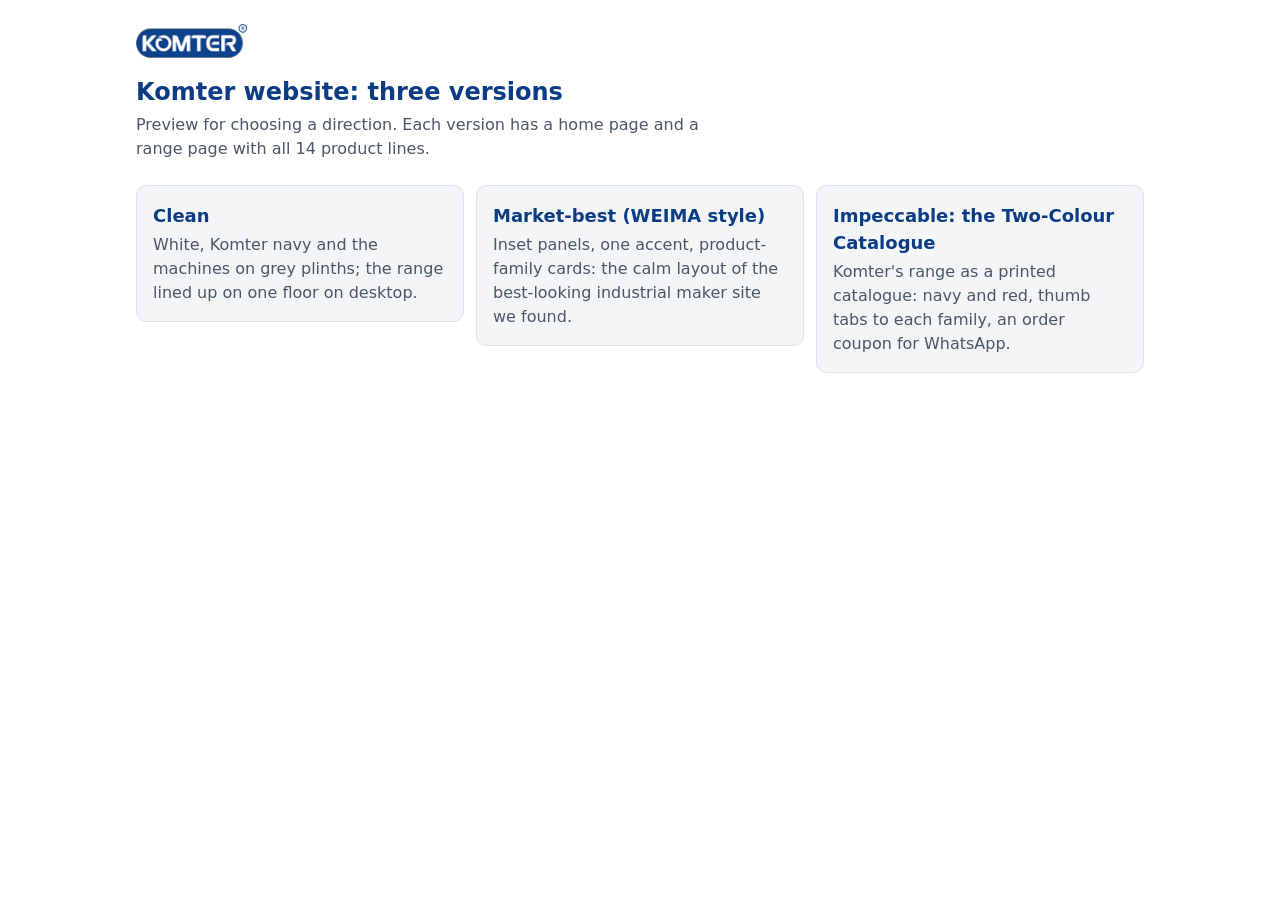
==== index.html @ 1aa9e78d "KOMTER website: clean, market and impeccable versions Three static versions for the client to choose" ====
<!doctype html>
<html lang="en">
<head>
<meta charset="utf-8">
<meta name="viewport" content="width=device-width, initial-scale=1">
<meta name="robots" content="noindex, nofollow">
<title>Komter website: three versions</title>
<meta property="og:type" content="website">
<meta property="og:title" content="Komter website: three versions">
<meta property="og:url" content="https://arun-john-alt.github.io/komter-website/">
<meta property="og:image" content="https://arun-john-alt.github.io/komter-website/assets/og-range.jpg">
<meta property="og:image:width" content="1200">
<meta property="og:image:height" content="630">
<meta property="og:image:alt" content="Komter compressors, small to large, on one floor line">
<meta name="twitter:card" content="summary_large_image">
<link rel="icon" href="assets/favicon-32.png">
<style>
  :root { --navy: #0C3C84; --ink: #14202e; --ink-2: #4a5768; --rule: #dde3ea; --panel: #f3f5f7; }
  * { box-sizing: border-box; }
  body { margin: 0; background: #fff; color: var(--ink); font: 400 16px/1.5 system-ui, -apple-system, "Segoe UI", Roboto, Arial, sans-serif; }
  main { max-width: 1040px; margin: 0 auto; padding: 24px 16px 48px; }
  header img { height: 34px; width: auto; display: block; }
  h1 { font-size: 1.5rem; line-height: 1.2; margin: 20px 0 6px; color: var(--navy); }
  p.lede { margin: 0 0 24px; color: var(--ink-2); max-width: 60ch; }
  ul { list-style: none; margin: 0; padding: 0; display: grid; gap: 12px; }
  @media (min-width: 760px) { ul { grid-template-columns: repeat(3, 1fr); } }
  li a { display: block; min-height: 44px; padding: 16px; border: 1px solid var(--rule); border-radius: 10px; background: var(--panel); color: inherit; text-decoration: none; }
  li a:hover { border-color: var(--navy); }
  li a:focus-visible { outline: 3px solid var(--navy); outline-offset: 2px; }
  li strong { display: block; color: var(--navy); font-size: 1.125rem; margin-bottom: 4px; }
  li span { color: var(--ink-2); }
</style>
</head>
<body>
<main>
  <header><img src="assets/logo-word.png" alt="KOMTER" width="987" height="301"></header>
  <h1>Komter website: three versions</h1>
  <p class="lede">Preview for choosing a direction. Each version has a home page and a range page with all 14 product lines.</p>
  <ul>
    <li><a href="clean/index.html"><strong>Clean</strong><span>White, Komter navy and the machines on grey plinths; the range lined up on one floor on desktop.</span></a></li>
    <li><a href="market/index.html"><strong>Market-best (WEIMA style)</strong><span>Inset panels, one accent, product-family cards: the calm layout of the best-looking industrial maker site we found.</span></a></li>
    <li><a href="impeccable/index.html"><strong>Impeccable: the Two-Colour Catalogue</strong><span>Komter's range as a printed catalogue: navy and red, thumb tabs to each family, an order coupon for WhatsApp.</span></a></li>
  </ul>
</main>
</body>
</html>
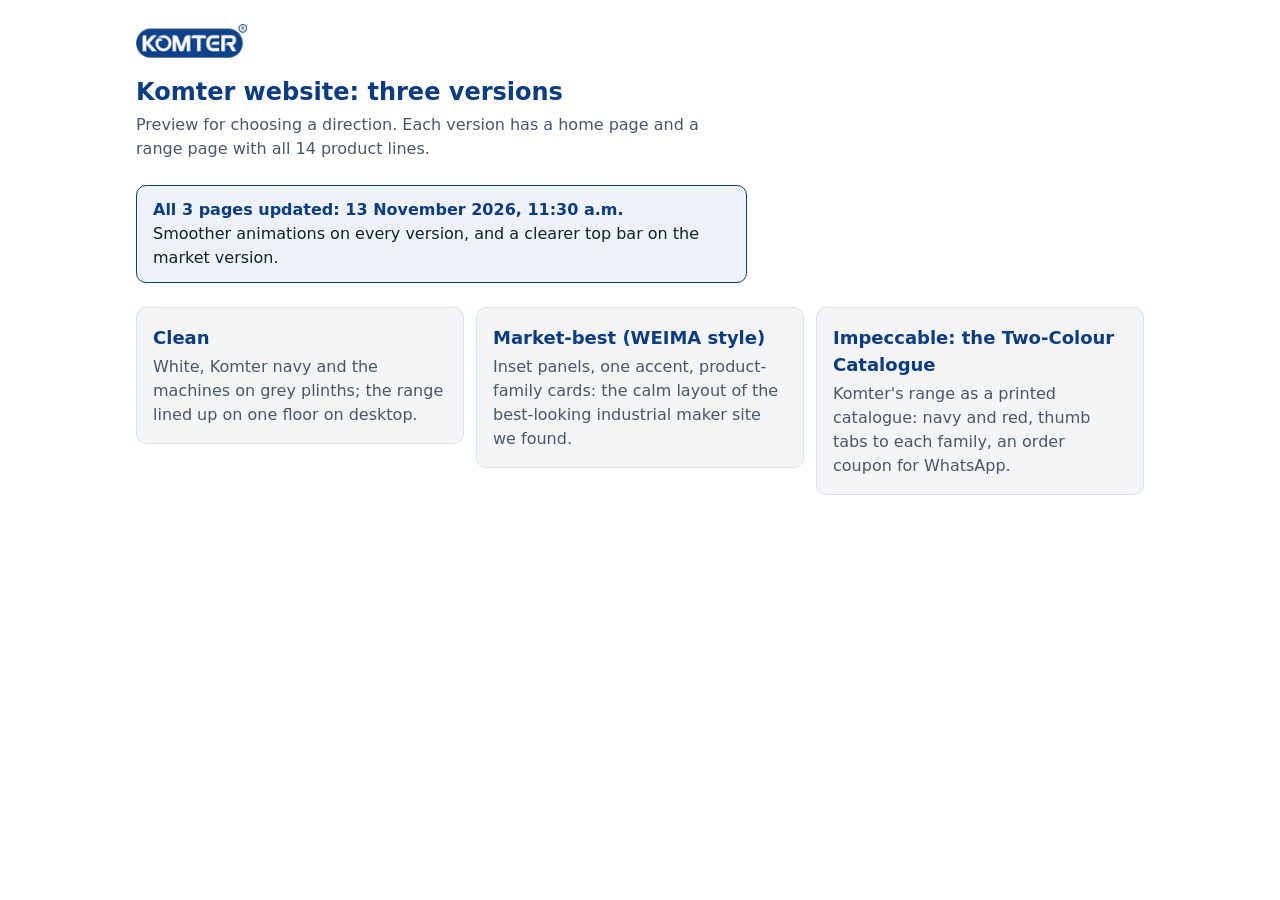
==== commit cb4bc837: "Motion pass on all three versions, clearer top bar on the market version Clean: masked headline reve" ====
--- a/index.html
+++ b/index.html
@@ -22,6 +22,8 @@
   header img { height: 34px; width: auto; display: block; }
   h1 { font-size: 1.5rem; line-height: 1.2; margin: 20px 0 6px; color: var(--navy); }
   p.lede { margin: 0 0 24px; color: var(--ink-2); max-width: 60ch; }
+  .updated { margin: 0 0 24px; padding: 12px 16px; border: 1px solid var(--navy); border-radius: 10px; background: #eef3fb; color: var(--ink); max-width: 60ch; }
+  .updated strong { color: var(--navy); display: block; }
   ul { list-style: none; margin: 0; padding: 0; display: grid; gap: 12px; }
   @media (min-width: 760px) { ul { grid-template-columns: repeat(3, 1fr); } }
   li a { display: block; min-height: 44px; padding: 16px; border: 1px solid var(--rule); border-radius: 10px; background: var(--panel); color: inherit; text-decoration: none; }
@@ -36,6 +38,7 @@
   <header><img src="assets/logo-word.png" alt="KOMTER" width="987" height="301"></header>
   <h1>Komter website: three versions</h1>
   <p class="lede">Preview for choosing a direction. Each version has a home page and a range page with all 14 product lines.</p>
+  <p class="updated"><strong>All 3 pages updated: 13 November 2026, 11:30 a.m.</strong> Smoother animations on every version, and a clearer top bar on the market version.</p>
   <ul>
     <li><a href="clean/index.html"><strong>Clean</strong><span>White, Komter navy and the machines on grey plinths; the range lined up on one floor on desktop.</span></a></li>
     <li><a href="market/index.html"><strong>Market-best (WEIMA style)</strong><span>Inset panels, one accent, product-family cards: the calm layout of the best-looking industrial maker site we found.</span></a></li>
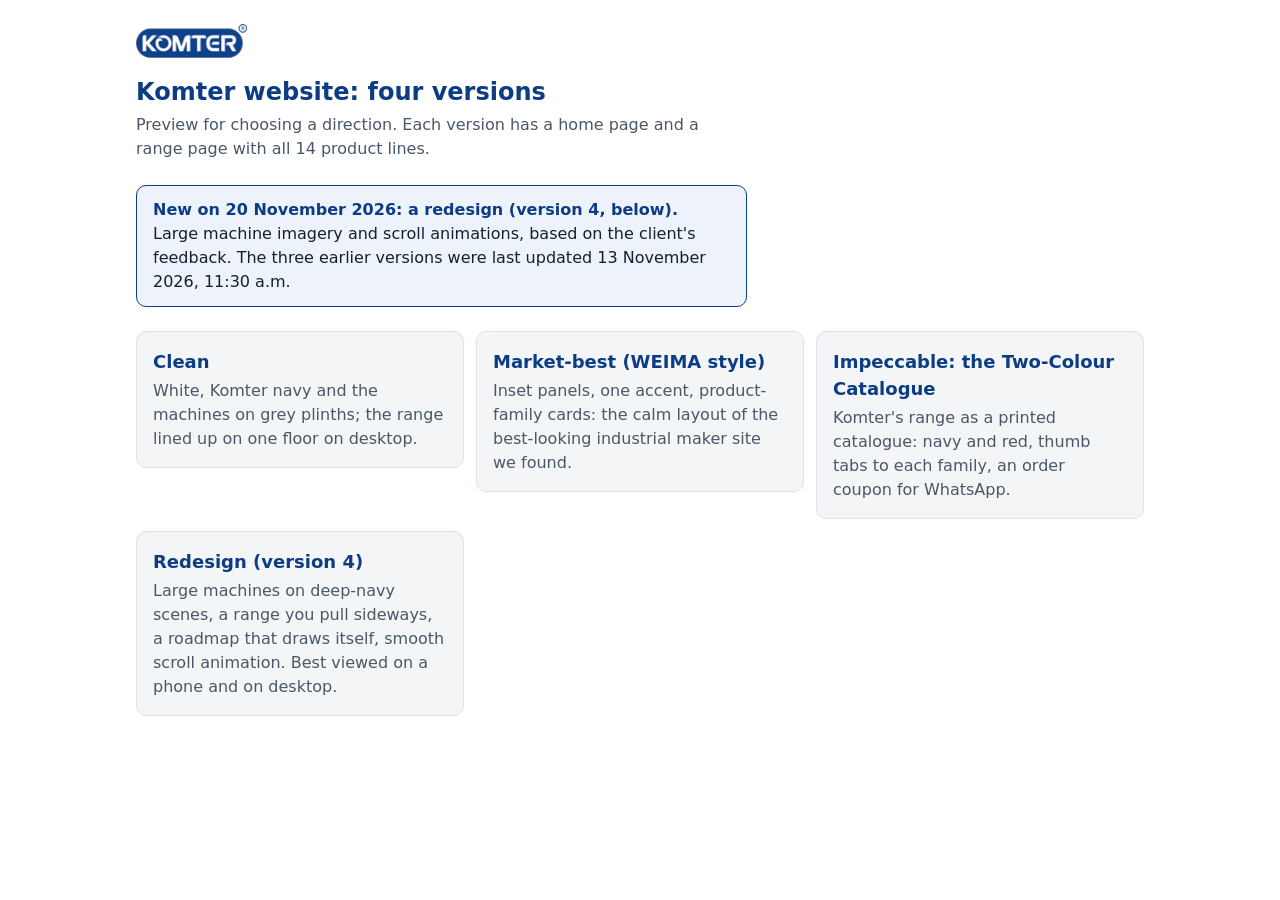
==== commit 71cdd351: "Add the redesign (version 4) under /next/ Large machine imagery on navy scenes, a pinned range track" ====
--- a/index.html
+++ b/index.html
@@ -36,13 +36,14 @@
 <body>
 <main>
   <header><img src="assets/logo-word.png" alt="KOMTER" width="987" height="301"></header>
-  <h1>Komter website: three versions</h1>
+  <h1>Komter website: four versions</h1>
   <p class="lede">Preview for choosing a direction. Each version has a home page and a range page with all 14 product lines.</p>
-  <p class="updated"><strong>All 3 pages updated: 13 November 2026, 11:30 a.m.</strong> Smoother animations on every version, and a clearer top bar on the market version.</p>
+  <p class="updated"><strong>New on 20 November 2026: a redesign (version 4, below).</strong> Large machine imagery and scroll animations, based on the client's feedback. The three earlier versions were last updated 13 November 2026, 11:30 a.m.</p>
   <ul>
     <li><a href="clean/index.html"><strong>Clean</strong><span>White, Komter navy and the machines on grey plinths; the range lined up on one floor on desktop.</span></a></li>
     <li><a href="market/index.html"><strong>Market-best (WEIMA style)</strong><span>Inset panels, one accent, product-family cards: the calm layout of the best-looking industrial maker site we found.</span></a></li>
     <li><a href="impeccable/index.html"><strong>Impeccable: the Two-Colour Catalogue</strong><span>Komter's range as a printed catalogue: navy and red, thumb tabs to each family, an order coupon for WhatsApp.</span></a></li>
+    <li><a href="next/index.html"><strong>Redesign (version 4)</strong><span>Large machines on deep-navy scenes, a range you pull sideways, a roadmap that draws itself, smooth scroll animation. Best viewed on a phone and on desktop.</span></a></li>
   </ul>
 </main>
 </body>
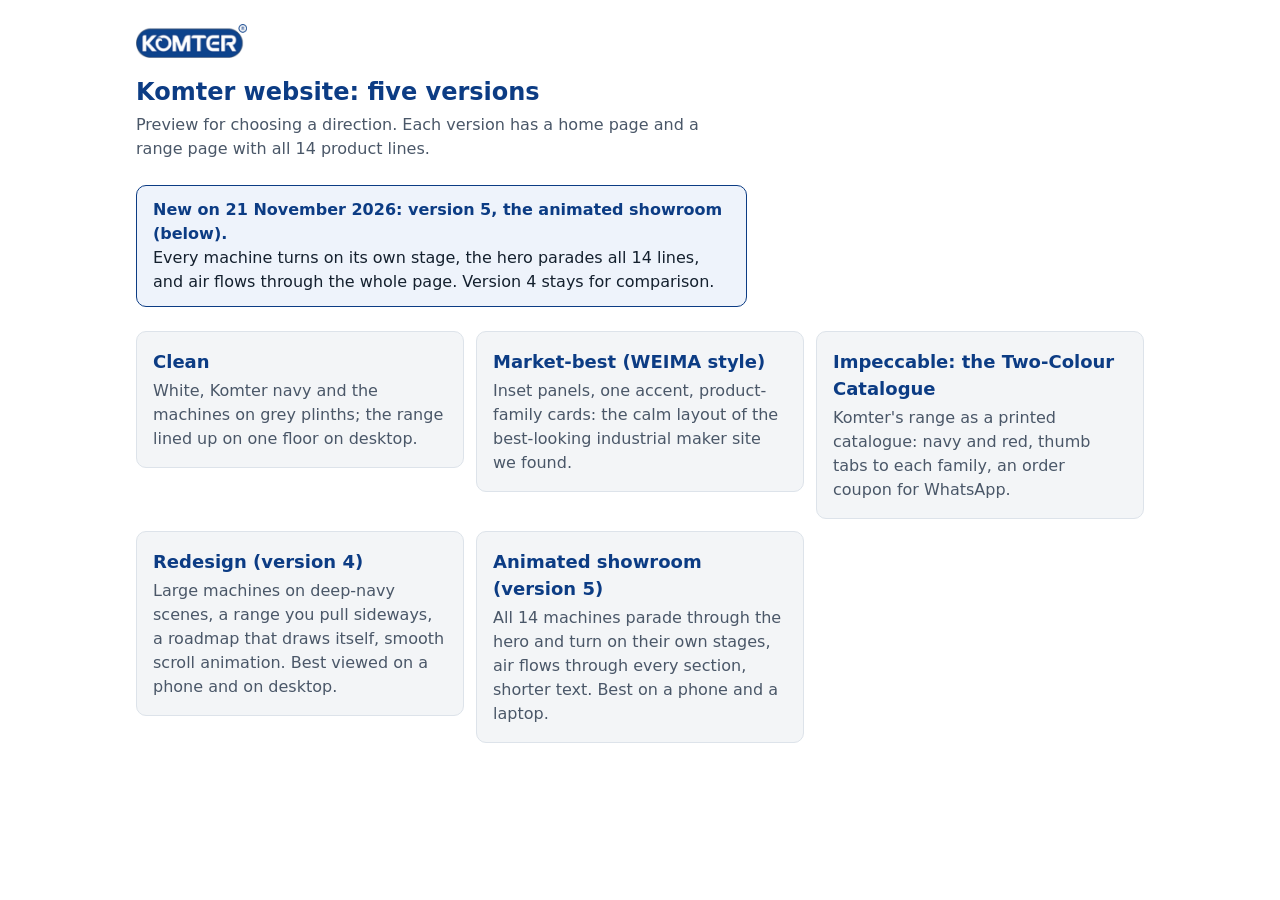
==== commit 37c92374: "Add version 5, the animated showroom, under /v5/ The hero parades all 14 lines one by one on a stati" ====
--- a/index.html
+++ b/index.html
@@ -36,14 +36,15 @@
 <body>
 <main>
   <header><img src="assets/logo-word.png" alt="KOMTER" width="987" height="301"></header>
-  <h1>Komter website: four versions</h1>
+  <h1>Komter website: five versions</h1>
   <p class="lede">Preview for choosing a direction. Each version has a home page and a range page with all 14 product lines.</p>
-  <p class="updated"><strong>New on 20 November 2026: a redesign (version 4, below).</strong> Large machine imagery and scroll animations, based on the client's feedback. The three earlier versions were last updated 13 November 2026, 11:30 a.m.</p>
+  <p class="updated"><strong>New on 21 November 2026: version 5, the animated showroom (below).</strong> Every machine turns on its own stage, the hero parades all 14 lines, and air flows through the whole page. Version 4 stays for comparison.</p>
   <ul>
     <li><a href="clean/index.html"><strong>Clean</strong><span>White, Komter navy and the machines on grey plinths; the range lined up on one floor on desktop.</span></a></li>
     <li><a href="market/index.html"><strong>Market-best (WEIMA style)</strong><span>Inset panels, one accent, product-family cards: the calm layout of the best-looking industrial maker site we found.</span></a></li>
     <li><a href="impeccable/index.html"><strong>Impeccable: the Two-Colour Catalogue</strong><span>Komter's range as a printed catalogue: navy and red, thumb tabs to each family, an order coupon for WhatsApp.</span></a></li>
     <li><a href="next/index.html"><strong>Redesign (version 4)</strong><span>Large machines on deep-navy scenes, a range you pull sideways, a roadmap that draws itself, smooth scroll animation. Best viewed on a phone and on desktop.</span></a></li>
+    <li><a href="v5/index.html"><strong>Animated showroom (version 5)</strong><span>All 14 machines parade through the hero and turn on their own stages, air flows through every section, shorter text. Best on a phone and a laptop.</span></a></li>
   </ul>
 </main>
 </body>
